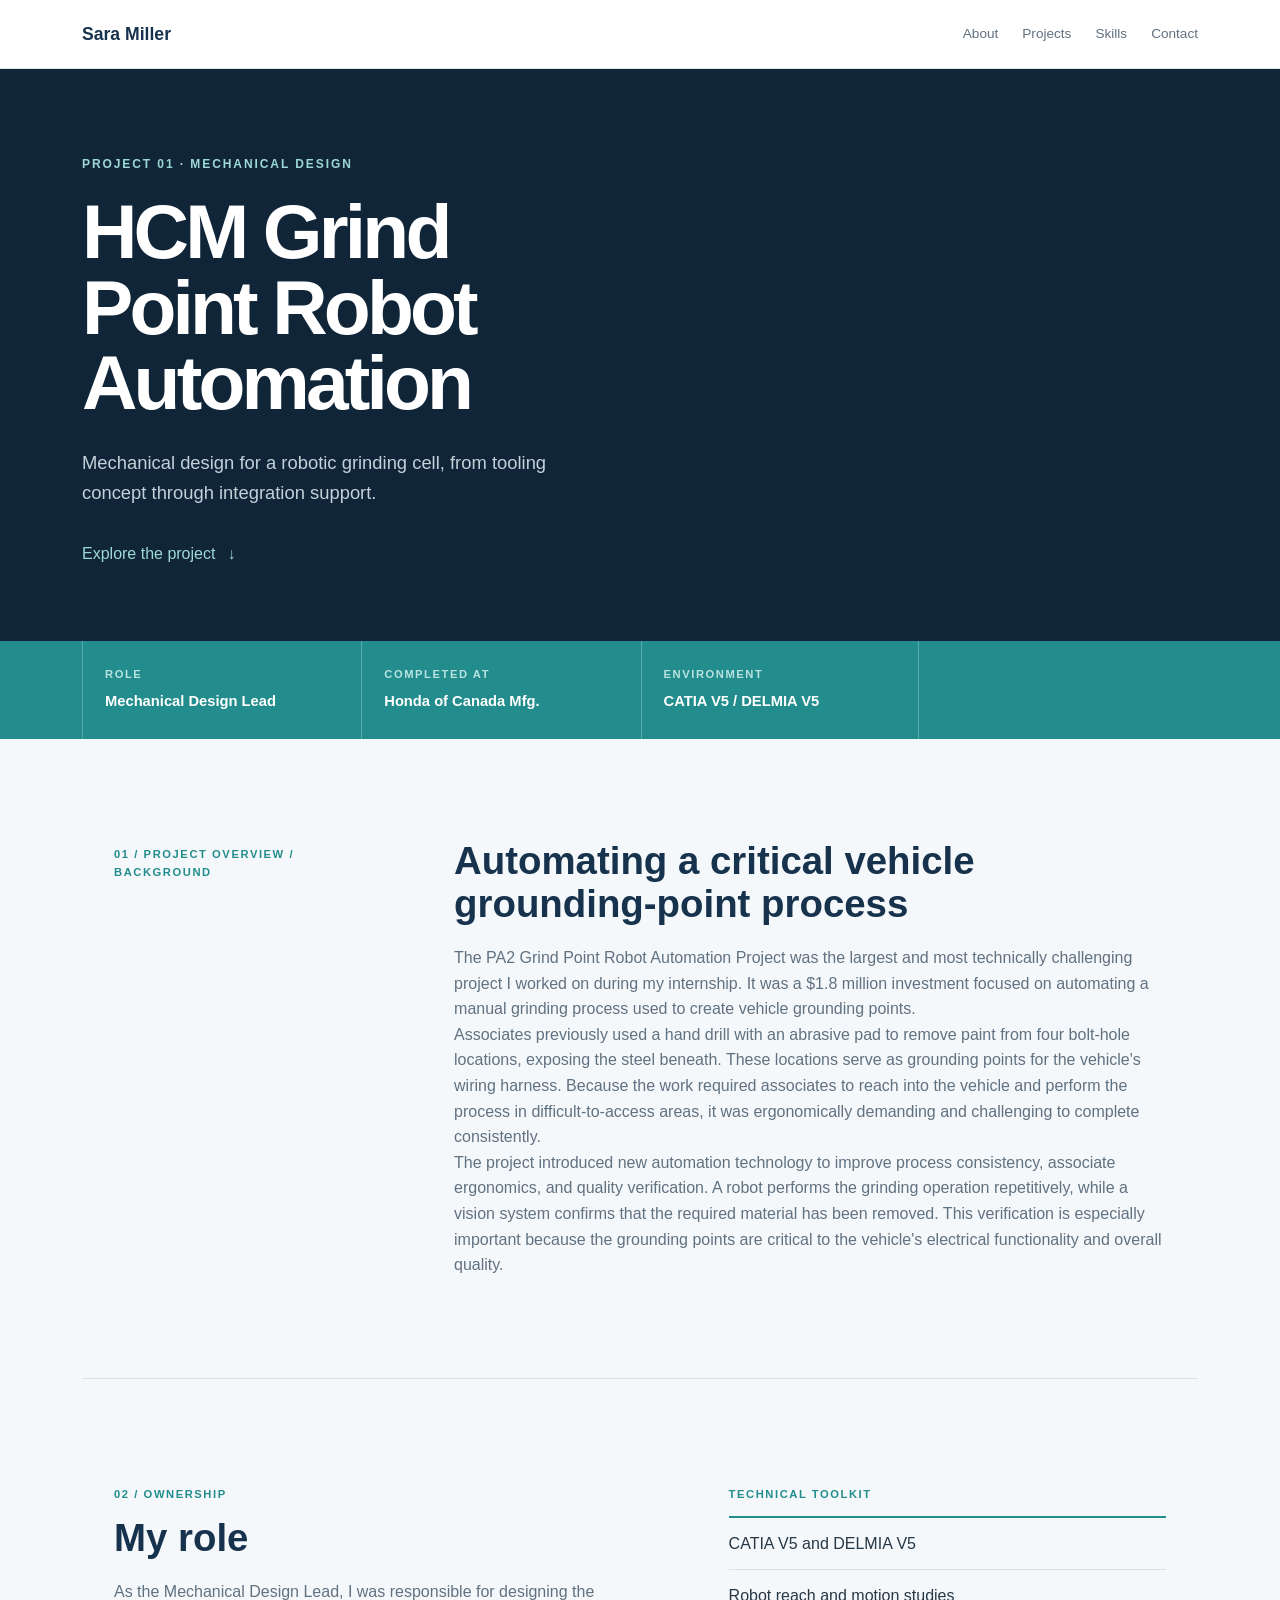
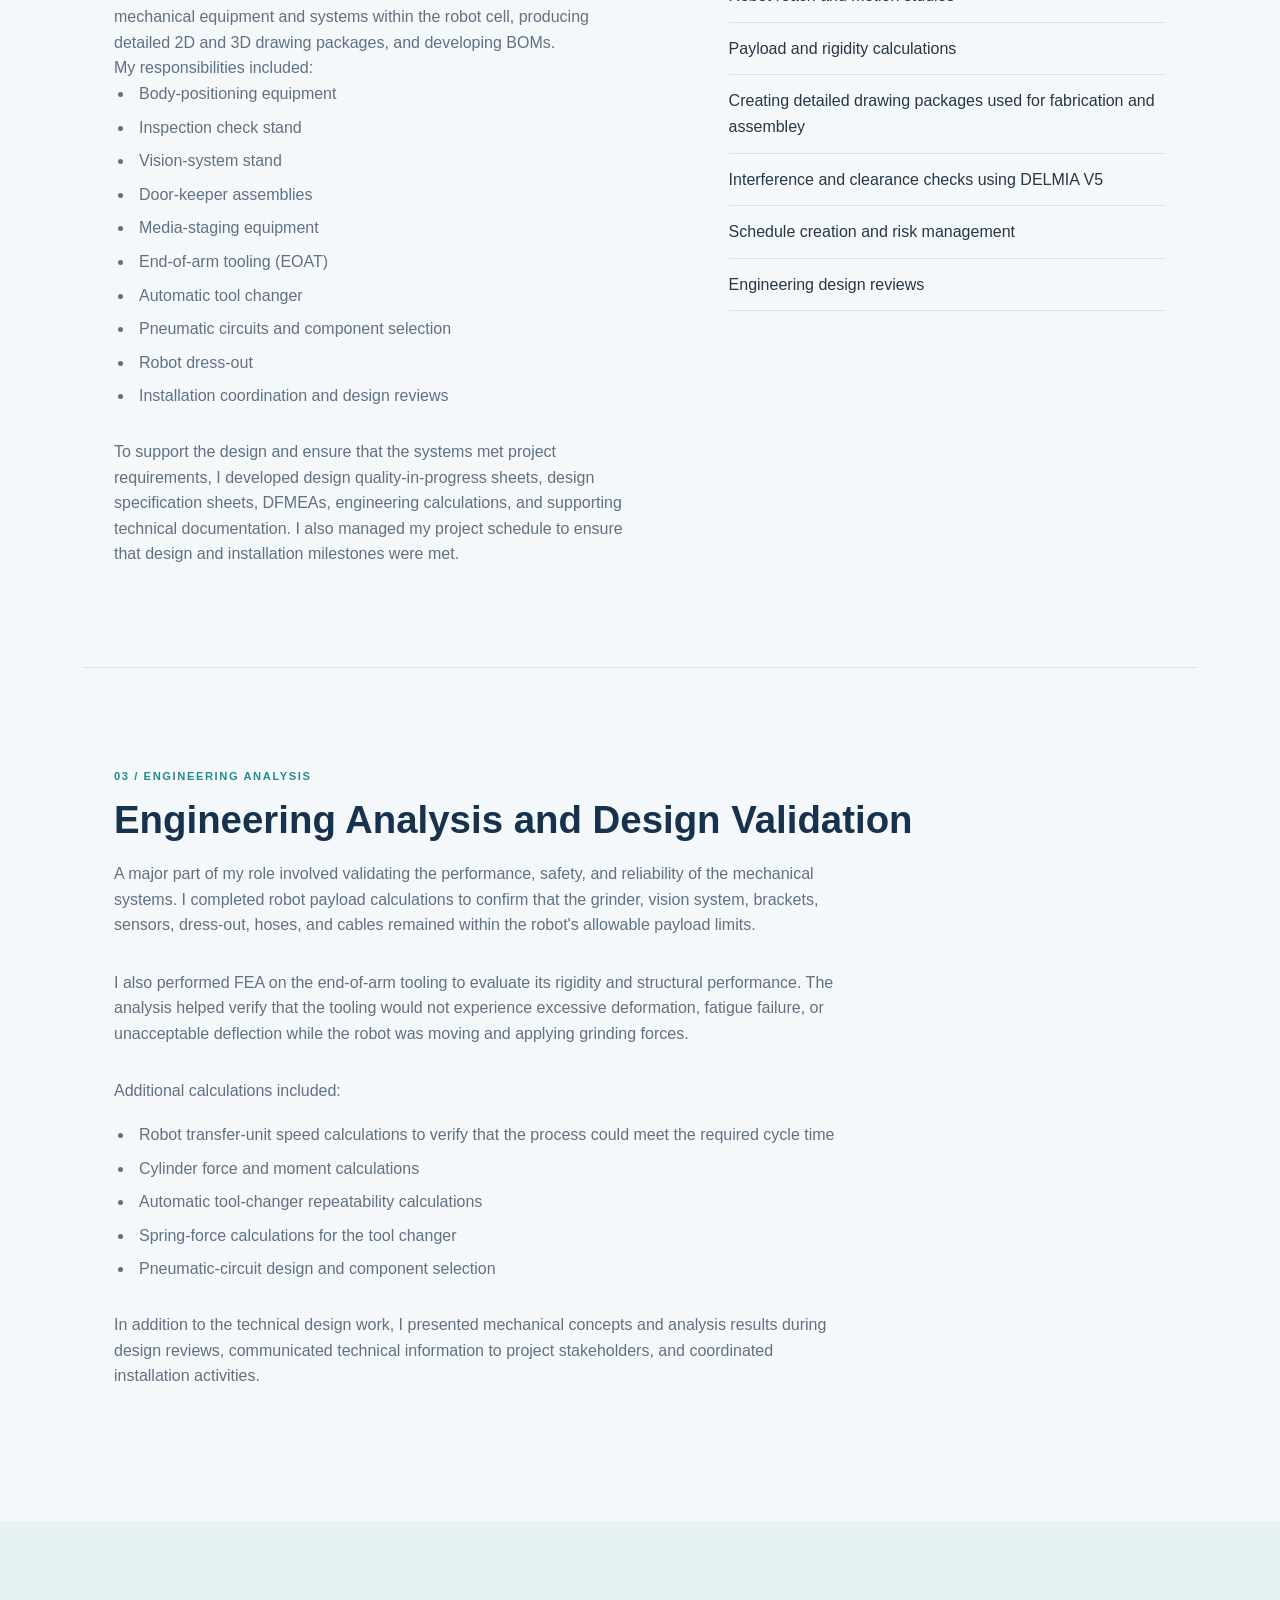
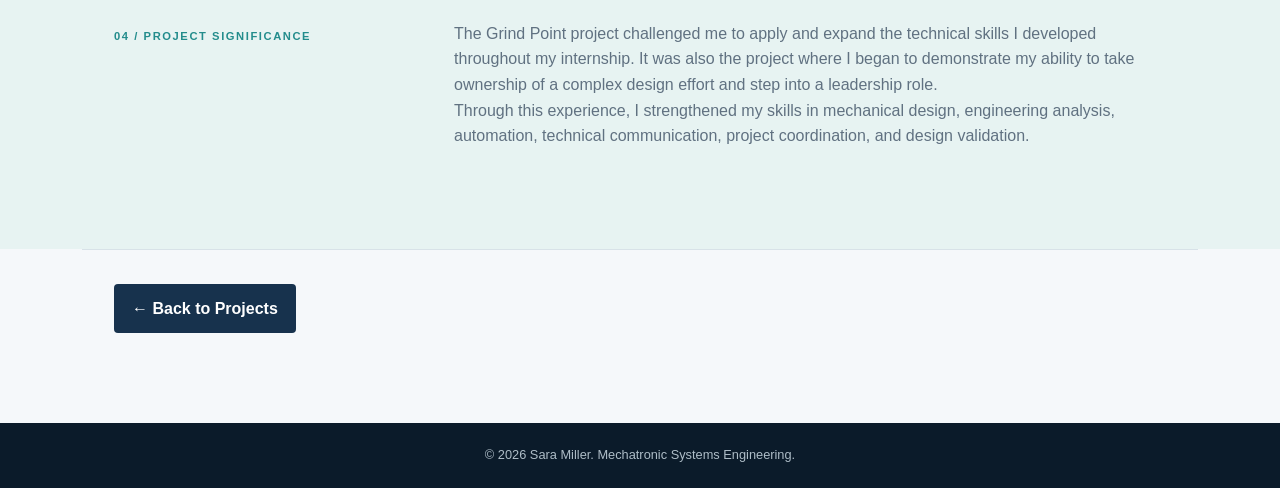
==== Projects/grind-point.html @ 24e95dba "Initial portfolio" ====
<!DOCTYPE html>
<html lang="en">
<head>
    <meta charset="UTF-8">
    <meta name="viewport" content="width=device-width, initial-scale=1.0">
    <title>HCM Grind Point Robot Automation | Sara Miller</title>
    <link rel="stylesheet" href="../style.css">
</head>

<body>

    <header>
        <nav class="navbar">
            <a href="../index.html" class="logo">Sara Miller</a>

            <div class="nav-links">
                <a href="../index.html#about">About</a>
                <a href="../index.html#projects">Projects</a>
                <a href="../index.html#skills">Skills</a>
                <a href="../index.html#contact">Contact</a>
            </div>
        </nav>
    </header>

    <main class="project-detail">

        <section class="project-hero">
            <div class="project-detail-content">
                <div class="project-hero-copy">
                    <p class="eyebrow">PROJECT 01 · MECHANICAL DESIGN</p>
                    <h1>HCM Grind Point Robot Automation</h1>
                    <p class="project-role">Mechanical design for a robotic grinding cell, from tooling concept through 
                        integration support.</p>
                    <a href="#overview" class="text-link">Explore the project <span aria-hidden="true">↓</span></a>
                </div>

            </div>
        </section>

        <section class="project-facts" aria-label="Project facts">
            <div><span>Role</span><strong>Mechanical Design Lead</strong></div>
            <div><span>Completed at</span><strong>Honda of Canada Mfg.</strong></div>
            <div><span>Environment</span><strong>CATIA V5 / DELMIA V5</strong></div>
           
        </section>

        <section class="detail-section detail-intro" id="overview">
            <div class="section-label">01 / Project overview / background</div>
            <div>
                <h2>Automating a critical vehicle grounding-point process</h2>
                <p>
                    The PA2 Grind Point Robot Automation Project was the largest and most technically challenging project I worked on during my internship. It was a $1.8 million investment focused on automating a manual grinding process used to create vehicle grounding points.
                </p>
                <p>
                    Associates previously used a hand drill with an abrasive pad to remove paint from four bolt-hole locations, exposing the steel beneath. These locations serve as grounding points for the vehicle's wiring harness. Because the work required associates to reach into the vehicle and perform the process in difficult-to-access areas, it was ergonomically demanding and challenging to complete consistently.
                </p>
                <p>
                    The project introduced new automation technology to improve process consistency, associate ergonomics, and quality verification. A robot performs the grinding operation repetitively, while a vision system confirms that the required material has been removed. This verification is especially important because the grounding points are critical to the vehicle's electrical functionality and overall quality.
                </p>
            </div>
        </section>

        <section class="detail-section detail-grid detail-split-section">
            <div>
                <div class="section-label">02 / Ownership</div>
                <h2>My role</h2>
                <p>
                    As the Mechanical Design Lead, I was responsible for designing the mechanical equipment and systems within the robot cell, producing detailed 2D and 3D drawing packages, and developing BOMs.
                </p>
                <p>My responsibilities included:</p>
                <ul class="detail-bullets responsibilities-list">
                    <li>Body-positioning equipment</li>
                    <li>Inspection check stand</li>
                    <li>Vision-system stand</li>
                    <li>Door-keeper assemblies</li>
                    <li>Media-staging equipment</li>
                    <li>End-of-arm tooling (EOAT)</li>
                    <li>Automatic tool changer</li>
                    <li>Pneumatic circuits and component selection</li>
                    <li>Robot dress-out</li>
                    <li>Installation coordination and design reviews</li>
                </ul>
                <p>
                    To support the design and ensure that the systems met project requirements, I developed design quality-in-progress sheets, design specification sheets, DFMEAs, engineering calculations, and supporting technical documentation. I also managed my project schedule to ensure that design and installation milestones were met.
                </p>
            </div>
            <div class="technical-list">
                <div class="section-label">Technical toolkit</div>
                <ul>
                    <li>CATIA V5 and DELMIA V5</li>
                    <li>Robot reach and motion studies</li>
                    <li>Payload and rigidity calculations</li>
                    <li>Creating detailed drawing packages used for fabrication and assembley</li>
                    <li>Interference and clearance checks using DELMIA V5</li>
                    <li>Schedule creation and risk management</li>
                    <li>Engineering design reviews</li>
                </ul>
            </div>
        </section>

        <section class="detail-section equipment-section">
            <div class="section-label">03 / Engineering analysis</div>
            <h2>Engineering Analysis and Design Validation</h2>
            <p class="section-description">
                A major part of my role involved validating the performance, safety, and reliability of the mechanical systems. I completed robot payload calculations to confirm that the grinder, vision system, brackets, sensors, dress-out, hoses, and cables remained within the robot's allowable payload limits.
            </p>
            <p class="section-description">
                I also performed FEA on the end-of-arm tooling to evaluate its rigidity and structural performance. The analysis helped verify that the tooling would not experience excessive deformation, fatigue failure, or unacceptable deflection while the robot was moving and applying grinding forces.
            </p>
            <p class="section-description">Additional calculations included:</p>
            <ul class="detail-bullets">
                <li>Robot transfer-unit speed calculations to verify that the process could meet the required cycle time</li>
                <li>Cylinder force and moment calculations</li>
                <li>Automatic tool-changer repeatability calculations</li>
                <li>Spring-force calculations for the tool changer</li>
                <li>Pneumatic-circuit design and component selection</li>
            </ul>
            <p class="section-description">
                In addition to the technical design work, I presented mechanical concepts and analysis results during design reviews, communicated technical information to project stakeholders, and coordinated installation activities.
            </p>
        </section>

        <section class="detail-section detail-outcome">
            <div class="section-label">04 / Project significance</div>
            <div>
                <p>
                    The Grind Point project challenged me to apply and expand the technical skills I developed throughout my internship. It was also the project where I began to demonstrate my ability to take ownership of a complex design effort and step into a leadership role.
                </p>
                <p>
                    Through this experience, I strengthened my skills in mechanical design, engineering analysis, automation, technical communication, project coordination, and design validation.
                </p>
            </div>
        </section>

        <div class="back-link-container">
            <a href="../index.html#projects" class="button primary-button">
                ← Back to Projects
            </a>
        </div>

    </main>

    <footer>
        <p>© 2026 Sara Miller. Mechatronic Systems Engineering.</p>
    </footer>

    <script src="../image-viewer.js"></script>

</body>
</html>
---- style.css ----
/* ------------------------------
   Color Variables
------------------------------ */

:root {
    --navy: #17324d;
    --dark-navy: #102538;
    --teal: #238c8c;
    --light-teal: #e7f3f2;
    --background: #f5f8fa;
    --white: #ffffff;
    --text: #263746;
    --muted-text: #607181;
    --border: #d8e2e8;
    --shadow: 0 8px 24px rgba(23, 50, 77, 0.09);
}


/* ------------------------------
   General Styles
------------------------------ */

* {
    box-sizing: border-box;
    margin: 0;
    padding: 0;
}

html {
    scroll-behavior: smooth;
}

body {
    background: var(--background);
    color: var(--text);
    font-family: Arial, Helvetica, sans-serif;
    line-height: 1.6;
}

img {
    display: block;
    max-width: 100%;
}

.image-link {
    cursor: zoom-in;
    display: block;
}

.image-link:focus-visible {
    outline: 3px solid var(--teal);
    outline-offset: 4px;
}

.image-viewer {
    align-items: center;
    background: rgba(11, 27, 42, 0.9);
    display: flex;
    inset: 0;
    justify-content: center;
    opacity: 0;
    padding: 40px;
    pointer-events: none;
    position: fixed;
    transition: opacity 0.2s ease;
    visibility: hidden;
    z-index: 20;
}

.image-viewer.is-open {
    opacity: 1;
    pointer-events: auto;
    visibility: visible;
}

.image-viewer-image {
    max-height: calc(100vh - 80px);
    max-width: min(1100px, 100%);
    object-fit: contain;
}

.image-viewer-close {
    background: var(--white);
    border: none;
    border-radius: 50%;
    color: var(--navy);
    cursor: pointer;
    font-size: 1rem;
    font-weight: 700;
    height: 42px;
    position: absolute;
    right: 24px;
    top: 24px;
    width: 42px;
}

.image-viewer-close:hover,
.image-viewer-close:focus {
    background: var(--teal);
    color: var(--white);
}

a {
    color: inherit;
}

.section {
    max-width: 1180px;
    margin: 0 auto;
    padding: 100px 32px;
}

.eyebrow {
    color: var(--teal);
    font-size: 0.75rem;
    font-weight: 700;
    letter-spacing: 0.16em;
    text-transform: uppercase;
}


/* ------------------------------
   Hero Section
------------------------------ */

.hero {
    background:
        linear-gradient(rgba(16, 37, 56, 0.94), rgba(23, 50, 77, 0.94)),
        url("images/hero-background.jpg") center / cover;
    border-top: 6px solid var(--teal);
    color: var(--white);
    min-height: 470px;
    display: flex;
    align-items: center;
    justify-content: center;
    text-align: center;
    padding: 70px 24px;
}

.hero-content {
    max-width: 900px;
}

.hero .eyebrow {
    color: #9ed8d5;
    margin-bottom: 18px;
}

.hero h1 {
    font-size: clamp(3.5rem, 9vw, 7rem);
    font-weight: 700;
    letter-spacing: -0.05em;
    line-height: 1;
    margin-bottom: 24px;
}

.program {
    font-size: clamp(1.2rem, 2.5vw, 1.7rem);
    font-weight: 600;
}

.university {
    color: #d2e0e8;
    margin-top: 8px;
}

.university span {
    color: #8bbec2;
    padding: 0 8px;
}

.main-navigation {
    display: flex;
    flex-wrap: wrap;
    justify-content: center;
    gap: 12px;
    margin-top: 38px;
}

.main-navigation a {
    border: 1px solid rgba(255, 255, 255, 0.55);
    border-radius: 5px;
    color: var(--white);
    font-size: 0.9rem;
    padding: 10px 18px;
    text-decoration: none;
    transition: background 0.2s ease, color 0.2s ease;
}

.main-navigation a:hover,
.main-navigation a:focus {
    background: var(--teal);
    border-color: var(--teal);
}


/* ------------------------------
   Section Headings
------------------------------ */

.section-heading {
    margin-bottom: 42px;
    max-width: 700px;
}

.section-heading h2 {
    color: var(--navy);
    font-size: clamp(2rem, 4vw, 3rem);
    line-height: 1.1;
    margin: 8px 0 14px;
}

.section-heading > p:last-child {
    color: var(--muted-text);
}


/* ------------------------------
   Projects
------------------------------ */

.projects-section {
    background: var(--background);
}

.project-grid {
    display: grid;
    grid-template-columns: repeat(3, 1fr);
    gap: 24px;
}

.project-card {
    background: var(--white);
    border: 1px solid var(--border);
    border-radius: 8px;
    box-shadow: var(--shadow);
    color: var(--text);
    display: flex;
    flex-direction: column;
    overflow: hidden;
    text-decoration: none;
    transition: transform 0.2s ease, box-shadow 0.2s ease;
}

.project-card:hover,
.project-card:focus {
    box-shadow: 0 14px 30px rgba(23, 50, 77, 0.16);
    transform: translateY(-5px);
}

.project-card img {
    background: #dfe9ee;
    height: 190px;
    object-fit: cover;
    width: 100%;
}

.project-card-content {
    display: flex;
    flex: 1;
    flex-direction: column;
    padding: 22px;
}

.project-type {
    color: var(--teal);
    font-size: 0.72rem;
    font-weight: 700;
    letter-spacing: 0.08em;
    margin-bottom: 8px;
    text-transform: uppercase;
}

.project-card h3 {
    color: var(--navy);
    font-size: 1.15rem;
    line-height: 1.3;
    margin-bottom: 10px;
}

.project-card-content > p:last-child {
    color: var(--muted-text);
    font-size: 0.92rem;
}


/* ------------------------------
   About Section
------------------------------ */

.about-section {
    background: var(--white);
}

.about-content {
    align-items: center;
    display: grid;
    gap: 60px;
    grid-template-columns: 0.8fr 1.2fr;
}

.about-image {
    min-height: 300px;
}

.about-image img {
    height: 100%;
    min-height: 300px;
    object-fit: cover;
    width: 100%;
}

.image-placeholder {
    align-items: center;
    background: var(--light-teal);
    border: 2px dashed #8fc6c3;
    border-radius: 8px;
    color: var(--teal);
    display: flex;
    height: 100%;
    justify-content: center;
    min-height: 300px;
    text-align: center;
}

.about-text p {
    color: var(--muted-text);
    margin-bottom: 18px;
}


/* ------------------------------
   Skills
------------------------------ */

.skills-grid {
    display: grid;
    gap: 20px;
    grid-template-columns: repeat(4, 1fr);
}

.skill-group {
    background: var(--white);
    border-left: 4px solid var(--teal);
    box-shadow: var(--shadow);
    padding: 24px;
}

.skill-group h3 {
    color: var(--navy);
    font-size: 1.05rem;
    margin-bottom: 15px;
}

.skill-group ul {
    color: var(--muted-text);
    list-style: none;
}

.skill-group li {
    border-bottom: 1px solid var(--border);
    font-size: 0.9rem;
    padding: 7px 0;
}

.skill-group li:last-child {
    border-bottom: none;
}


/* ------------------------------
   Contact
------------------------------ */

.contact-section {
    background: var(--dark-navy);
    color: var(--white);
    max-width: none;
    padding-left: max(32px, calc((100% - 1116px) / 2));
    padding-right: max(32px, calc((100% - 1116px) / 2));
}

.contact-section .section-heading h2 {
    color: var(--white);
}

.contact-section .section-heading > p:last-child {
    color: #c2d1da;
}

.contact-links {
    display: grid;
    gap: 16px;
    grid-template-columns: repeat(3, 1fr);
}

.contact-links a {
    border: 1px solid rgba(255, 255, 255, 0.25);
    border-radius: 6px;
    color: #dce9ee;
    padding: 18px;
    text-decoration: none;
    transition: border-color 0.2s ease, background 0.2s ease;
}

.contact-links a:hover {
    background: rgba(35, 140, 140, 0.2);
    border-color: var(--teal);
}

.contact-links span {
    color: #8fd3cf;
    display: block;
    font-size: 0.75rem;
    font-weight: 700;
    letter-spacing: 0.1em;
    margin-bottom: 5px;
    text-transform: uppercase;
}


/* ------------------------------
   Footer
------------------------------ */

footer {
    background: #0b1b2a;
    color: #aebdc7;
    font-size: 0.8rem;
    padding: 22px;
    text-align: center;
}


/* ------------------------------
   Project Detail Pages
------------------------------ */

.navbar {
    align-items: center;
    background: var(--white);
    border-bottom: 1px solid var(--border);
    display: flex;
    justify-content: space-between;
    padding: 20px max(32px, calc((100% - 1116px) / 2));
}

.logo {
    color: var(--navy);
    font-size: 1.1rem;
    font-weight: 700;
    text-decoration: none;
}

.nav-links {
    display: flex;
    gap: 24px;
}

.nav-links a {
    color: var(--muted-text);
    font-size: 0.85rem;
    text-decoration: none;
}

.nav-links a:hover,
.nav-links a:focus {
    color: var(--teal);
}

.project-hero {
    background: var(--dark-navy);
    color: var(--white);
    padding: 86px max(32px, calc((100% - 1116px) / 2)) 74px;
}

.project-detail-content {
    align-items: center;
    display: grid;
    gap: 64px;
    grid-template-columns: 0.9fr 1.1fr;
    margin: 0 auto;
    max-width: 1116px;
}

.project-hero .eyebrow {
    color: #9ed8d5;
    margin-bottom: 20px;
}

.project-hero h1 {
    font-size: clamp(2.8rem, 6vw, 5.6rem);
    letter-spacing: -0.05em;
    line-height: 0.98;
    max-width: 650px;
}

.project-role {
    color: #c2d1da;
    font-size: 1.15rem;
    margin-top: 28px;
    max-width: 500px;
}

.report-link {
    background: var(--teal);
    border-left: 4px solid #9ed8d5;
    color: var(--white);
    display: flex;
    flex-direction: column;
    gap: 4px;
    margin-top: 28px;
    max-width: 430px;
    padding: 15px 18px;
    text-decoration: none;
    transition: background 0.2s ease, transform 0.2s ease;
}

.report-link:hover,
.report-link:focus {
    background: #2ca5a3;
    transform: translateX(4px);
}

.report-link-label {
    color: #b9e3e0;
    font-size: 0.7rem;
    font-weight: 700;
    letter-spacing: 0.14em;
    text-transform: uppercase;
}

.report-link strong {
    font-size: 0.95rem;
    font-weight: 600;
}

.text-link {
    color: #9ed8d5;
    display: inline-flex;
    gap: 12px;
    margin-top: 34px;
    text-decoration: none;
}

.text-link:hover,
.text-link:focus {
    color: var(--white);
}

.project-hero-image {
    margin: 0;
}

.project-hero-image img {
    aspect-ratio: 4 / 3;
    border: 1px solid rgba(255, 255, 255, 0.25);
    object-fit: cover;
    width: 100%;
}

figure figcaption {
    color: var(--muted-text);
    font-size: 0.78rem;
    margin-top: 10px;
}

.project-hero-image figcaption {
    color: #9eb1bc;
}

.project-facts {
    background: var(--teal);
    color: var(--white);
    display: grid;
    gap: 1px;
    grid-template-columns: repeat(4, 1fr);
    padding: 0 max(32px, calc((100% - 1116px) / 2));
}

.project-facts div {
    border-left: 1px solid rgba(255, 255, 255, 0.25);
    padding: 25px 22px;
}

.project-facts div:last-child {
    border-right: 1px solid rgba(255, 255, 255, 0.25);
}

.project-facts span,
.section-label {
    color: var(--teal);
    display: block;
    font-size: 0.7rem;
    font-weight: 700;
    letter-spacing: 0.14em;
    margin-bottom: 12px;
    text-transform: uppercase;
}

.project-facts span {
    color: #b9e3e0;
    margin-bottom: 5px;
}

.project-facts strong {
    font-size: 0.92rem;
    font-weight: 600;
}

.detail-section {
    margin: 0 auto;
    max-width: 1116px;
    padding: 100px 32px;
}

.project-demo {
    border-bottom: 1px solid var(--border);
    padding-bottom: 72px;
}

.demo-video {
    background: var(--dark-navy);
    margin: 0;
    max-width: 760px;
}

.demo-video video {
    display: block;
    max-height: 520px;
    object-fit: contain;
    width: 100%;
}

.video-fallback {
    color: #9ed8d5;
    display: inline-block;
    font-size: 0.85rem;
    padding: 12px 18px 0;
    text-decoration: none;
}

.video-fallback:hover,
.video-fallback:focus {
    color: var(--white);
}

.demo-video figcaption {
    color: #c2d1da;
    padding: 0 18px 18px;
}

.detail-section h2 {
    color: var(--navy);
    font-size: clamp(1.8rem, 3vw, 2.7rem);
    line-height: 1.12;
    margin-bottom: 20px;
}

.detail-section p {
    color: var(--muted-text);
    max-width: 730px;
}

.detail-intro,
.detail-outcome {
    display: grid;
    gap: 70px;
    grid-template-columns: 0.55fr 1.45fr;
}

.detail-intro .section-label,
.detail-outcome .section-label,
.detail-split-section .section-label {
    margin-top: 7px;
}

.detail-grid {
    display: grid;
    gap: 80px;
    grid-template-columns: 1.1fr 0.9fr;
}

.calculation-section {
    display: block;
}

.calculation-section > div {
    max-width: none;
}

.detail-split-section,
.visual-story,
.methods-section,
.software-section {
    border-top: 1px solid var(--border);
}

.methods-content {
    display: grid;
    gap: 28px 70px;
    grid-template-columns: 1fr 1fr;
}

.methods-content > div:first-child {
    grid-column: 1 / -1;
}

.method-subsection {
    border-top: 2px solid var(--teal);
    padding-top: 18px;
}

.method-subsection h3,
.command-panel h3 {
    color: var(--navy);
    font-size: 1.1rem;
    margin-bottom: 10px;
}

.method-image {
    margin: 22px 0 0;
}

.method-image img {
    background: var(--white);
    border: 1px solid var(--border);
    max-height: 260px;
    object-fit: contain;
    padding: 10px;
    width: 100%;
}

.method-image figcaption {
    font-size: 0.75rem;
}

.software-grid {
    display: grid;
    gap: 80px;
    grid-template-columns: 1fr 1fr;
}

.command-panel {
    background: var(--light-teal);
    border-left: 4px solid var(--teal);
    padding: 25px;
}

.command-panel ul {
    color: var(--muted-text);
    list-style: none;
}

.command-panel li {
    border-bottom: 1px solid #c9e1df;
    padding: 9px 0;
}

.command-panel li:last-child {
    border-bottom: none;
}

.github-link {
    border-bottom: 2px solid var(--teal);
    color: var(--navy);
    display: inline-flex;
    font-weight: 700;
    gap: 12px;
    margin-top: 42px;
    padding-bottom: 5px;
    text-decoration: none;
}

.github-link:hover,
.github-link:focus {
    color: var(--teal);
}

.technical-list ul {
    border-top: 2px solid var(--teal);
    list-style: none;
}

.technical-list li {
    border-bottom: 1px solid var(--border);
    color: var(--text);
    padding: 13px 0;
}

.calculation-figures {
    display: grid;
    gap: 28px;
    grid-template-columns: repeat(2, minmax(0, 1fr));
    margin-top: 34px;
}

.calculation-figure {
    margin: 0;
}

.calculation-figure h3 {
    color: var(--navy);
    font-size: 1.05rem;
    line-height: 1.3;
    margin-bottom: 12px;
}

.calculation-figure img {
    background: var(--white);
    border: 1px solid var(--border);
    height: auto;
    max-width: 100%;
    width: 100%;
}

.calculation-figure figcaption {
    line-height: 1.5;
}

.visual-story .section-label {
    margin-bottom: 28px;
}

.equipment-section {
    border-top: 1px solid var(--border);
}

.equipment-section-bordered {
    padding-top: 82px;
}

.section-description {
    margin-bottom: 32px;
}

.detail-bullets {
    color: var(--muted-text);
    margin: -14px 0 30px 20px;
    max-width: 760px;
}

.detail-bullets li {
    margin-bottom: 8px;
    padding-left: 5px;
}

.responsibilities-list {
    margin-top: 0;
}

.equipment-section h3 {
    color: var(--navy);
    font-size: 1.35rem;
    line-height: 1.2;
    margin: 44px 0 16px;
}

.detail-outcome h3 {
    color: var(--navy);
    font-size: 1.35rem;
    line-height: 1.2;
    margin: 44px 0 16px;
}

.reflection-columns {
    display: grid;
    gap: 44px;
    grid-template-columns: repeat(2, minmax(0, 1fr));
}

.reflection-columns h3 {
    margin-top: 0;
}

.testing-results {
    margin: 30px 0 0;
}

.testing-results img {
    background: var(--white);
    border: 1px solid var(--border);
    display: block;
    height: auto;
    max-width: 100%;
}

.testing-results figcaption {
    font-size: 0.75rem;
}

.equipment-gallery {
    display: grid;
    gap: 24px;
}

.equipment-gallery-four {
    grid-template-columns: repeat(2, 1fr);
}

.equipment-gallery-two {
    grid-template-columns: repeat(2, 1fr);
}

.equipment-gallery .evidence-card img {
    aspect-ratio: 4 / 3;
    object-fit: contain;
}

.equipment-feature {
    background: var(--white);
    border: 1px solid var(--border);
    margin: 0;
    max-width: 760px;
}

.equipment-feature img {
    max-height: 520px;
    object-fit: contain;
    width: 100%;
}

.evidence-card video {
    background: var(--dark-navy);
    display: block;
    min-height: 190px;
    object-fit: contain;
    width: 100%;
}

.equipment-feature figcaption {
    display: flex;
    flex-direction: column;
    gap: 6px;
    padding: 17px 18px 20px;
}

.equipment-feature figcaption strong {
    color: var(--navy);
    font-size: 0.95rem;
}

.equipment-feature figcaption span {
    color: var(--muted-text);
}

.visual-grid {
    display: grid;
    gap: 24px;
    grid-template-columns: 1.35fr 0.65fr;
}

.evidence-card {
    background: var(--white);
    border: 1px solid var(--border);
    margin: 0;
}

.evidence-card img {
    aspect-ratio: 4 / 3;
    object-fit: cover;
    width: 100%;
}

.evidence-large {
    grid-row: span 2;
}

.evidence-large img {
    aspect-ratio: 1 / 1;
}

.results-card img {
    aspect-ratio: auto;
    object-fit: contain;
}

.evidence-card figcaption {
    display: flex;
    flex-direction: column;
    gap: 6px;
    padding: 17px 18px 20px;
}

.evidence-card figcaption strong {
    color: var(--navy);
    font-size: 0.95rem;
}

.evidence-card figcaption span {
    color: var(--muted-text);
    line-height: 1.5;
}

.detail-outcome {
    background: var(--light-teal);
    max-width: none;
    padding-left: max(32px, calc((100% - 1052px) / 2));
    padding-right: max(32px, calc((100% - 1052px) / 2));
}

.back-link-container {
    border-top: 1px solid var(--border);
    margin: 0 auto;
    max-width: 1116px;
    padding: 34px 32px 90px;
}

.button {
    display: inline-block;
    font-weight: 700;
    text-decoration: none;
}

.primary-button {
    background: var(--navy);
    border-radius: 4px;
    color: var(--white);
    padding: 12px 18px;
}

.primary-button:hover,
.primary-button:focus {
    background: var(--teal);
}


/* ------------------------------
   Responsive Design
------------------------------ */

@media (max-width: 950px) {
    .project-grid {
        grid-template-columns: repeat(2, 1fr);
    }

    .skills-grid {
        grid-template-columns: repeat(2, 1fr);
    }
}

@media (max-width: 650px) {
    .section {
        padding: 70px 20px;
    }

    .image-viewer {
        padding: 20px;
    }

    .image-viewer-close {
        right: 14px;
        top: 14px;
    }

    .hero {
        min-height: 520px;
        padding: 60px 20px;
    }

    .hero h1 {
        font-size: 4rem;
    }

    .university span {
        display: block;
        visibility: hidden;
        height: 4px;
    }

    .main-navigation a {
        font-size: 0.82rem;
        padding: 9px 12px;
    }

    .project-grid,
    .skills-grid,
    .contact-links,
    .about-content,
    .project-detail-content,
    .project-facts,
    .detail-intro,
    .detail-grid,
    .visual-grid,
    .detail-outcome,
    .reflection-columns,
    .methods-content,
    .software-grid,
    .equipment-gallery-four,
    .equipment-gallery-two,
    .calculation-figures {
        grid-template-columns: 1fr;
    }

    .navbar {
        align-items: flex-start;
        flex-direction: column;
        gap: 14px;
        padding: 18px 20px;
    }

    .nav-links {
        flex-wrap: wrap;
        gap: 10px 18px;
    }

    .project-hero {
        padding: 60px 20px;
    }

    .project-detail-content {
        gap: 40px;
    }

    .project-hero h1 {
        font-size: 3.2rem;
    }

    .project-facts {
        padding: 0 20px;
    }

    .project-facts div,
    .project-facts div:last-child {
        border-bottom: 1px solid rgba(255, 255, 255, 0.25);
        border-left: none;
        border-right: none;
    }

    .project-facts div:last-child {
        border-bottom: none;
    }

    .detail-section {
        padding: 70px 20px;
    }

    .detail-intro,
    .detail-grid,
    .detail-outcome {
        gap: 28px;
    }

    .methods-content > div:first-child {
        grid-column: auto;
    }

    .software-grid {
        gap: 28px;
    }

    .evidence-large {
        grid-row: auto;
    }

    .evidence-large img {
        aspect-ratio: 4 / 3;
    }

    .back-link-container {
        padding: 28px 20px 70px;
    }

    .about-content {
        gap: 30px;
    }
}
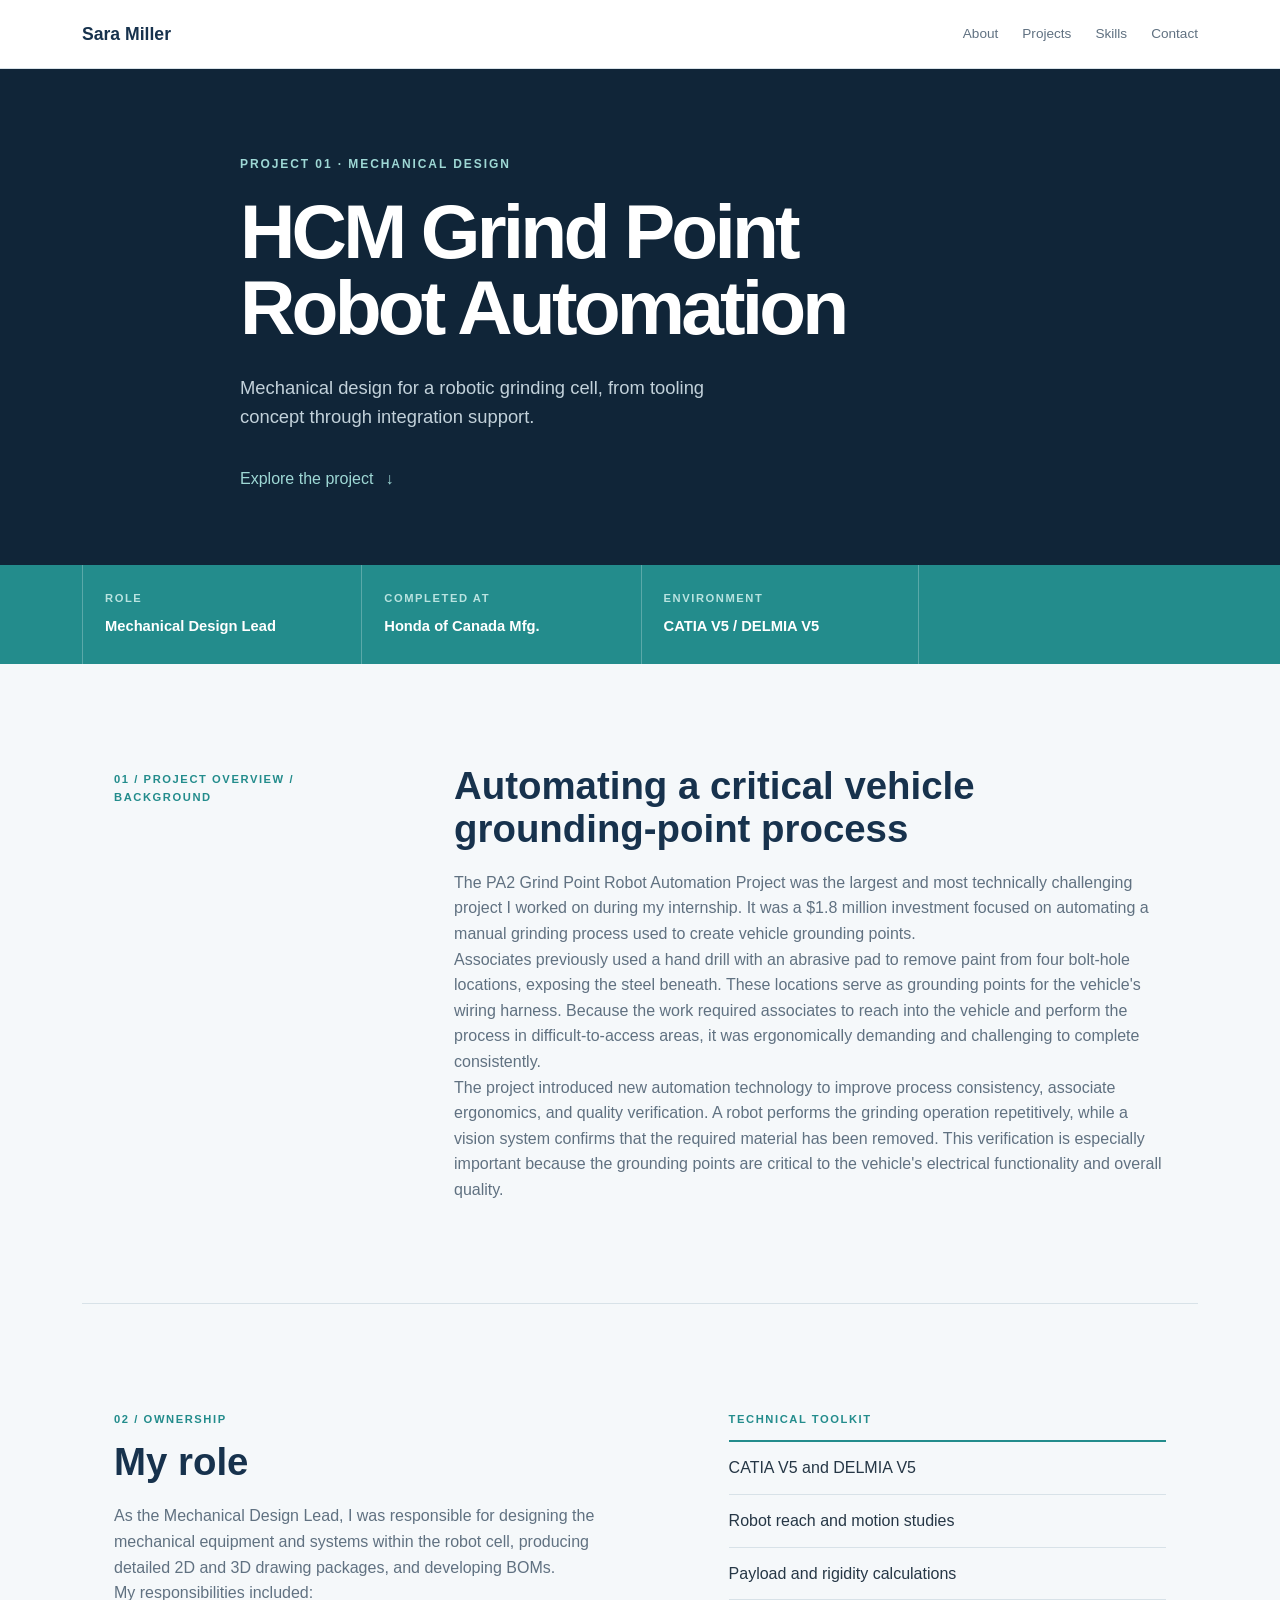
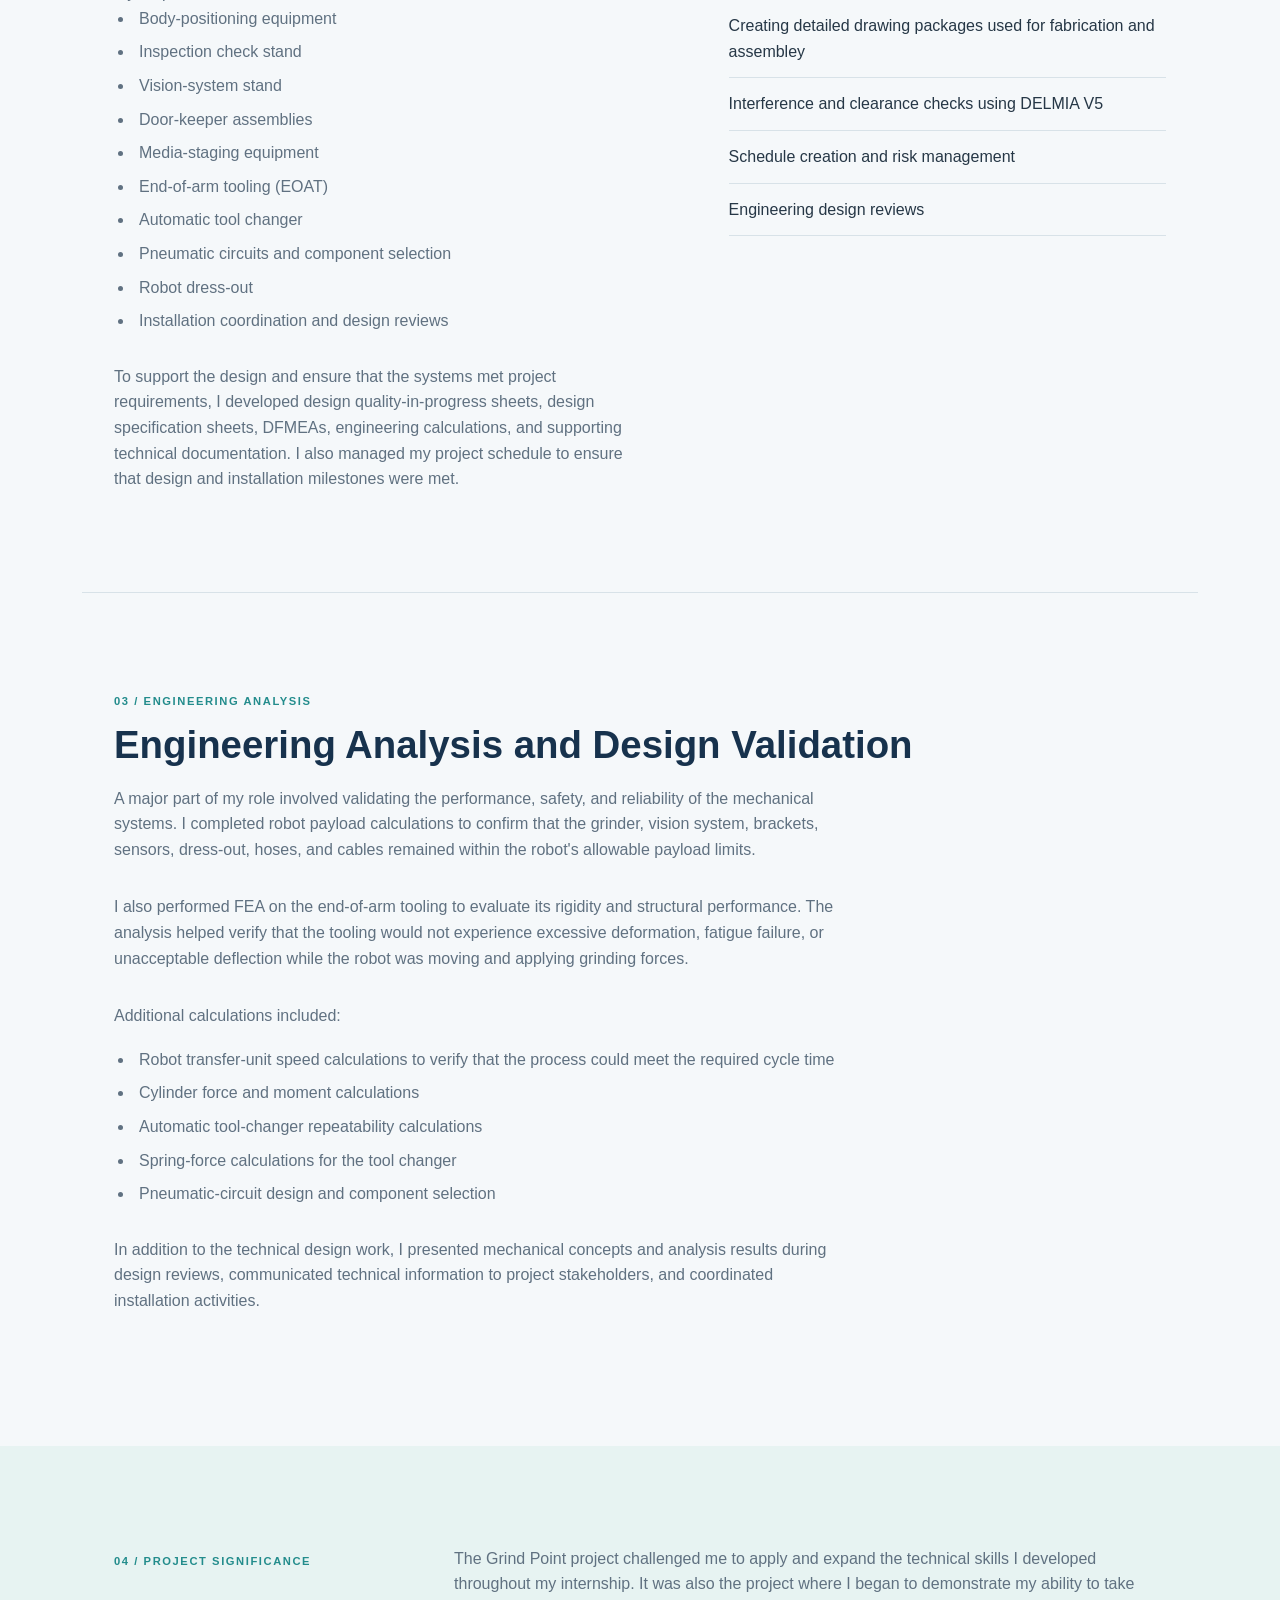
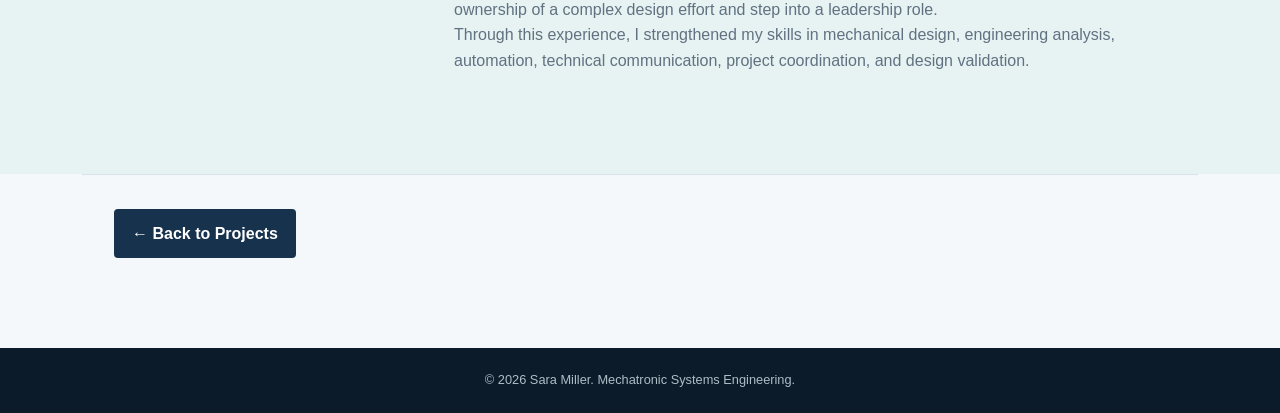
==== commit e3062ba5: "removed flicks" ====
--- a/Projects/grind-point.html
+++ b/Projects/grind-point.html
@@ -25,7 +25,7 @@
     <main class="project-detail">
 
         <section class="project-hero">
-            <div class="project-detail-content">
+            <div class="project-detail-content project-detail-content--text-only">
                 <div class="project-hero-copy">
                     <p class="eyebrow">PROJECT 01 · MECHANICAL DESIGN</p>
                     <h1>HCM Grind Point Robot Automation</h1>
--- a/style.css
+++ b/style.css
@@ -248,11 +248,21 @@
     transform: translateY(-5px);
 }
 
-.project-card img {
-    background: #dfe9ee;
+.project-card-visual {
     height: 190px;
-    object-fit: cover;
     width: 100%;
+}
+
+.project-card-visual--grind {
+    background: #dcebea;
+}
+
+.project-card-visual--sealer {
+    background: #e9e5d8;
+}
+
+.project-card-visual--weld {
+    background: #dce4eb;
 }
 
 .project-card-content {
@@ -481,6 +491,11 @@
     grid-template-columns: 0.9fr 1.1fr;
     margin: 0 auto;
     max-width: 1116px;
+}
+
+.project-detail-content--text-only {
+    grid-template-columns: minmax(0, 1fr);
+    max-width: 800px;
 }
 
 .project-hero .eyebrow {
